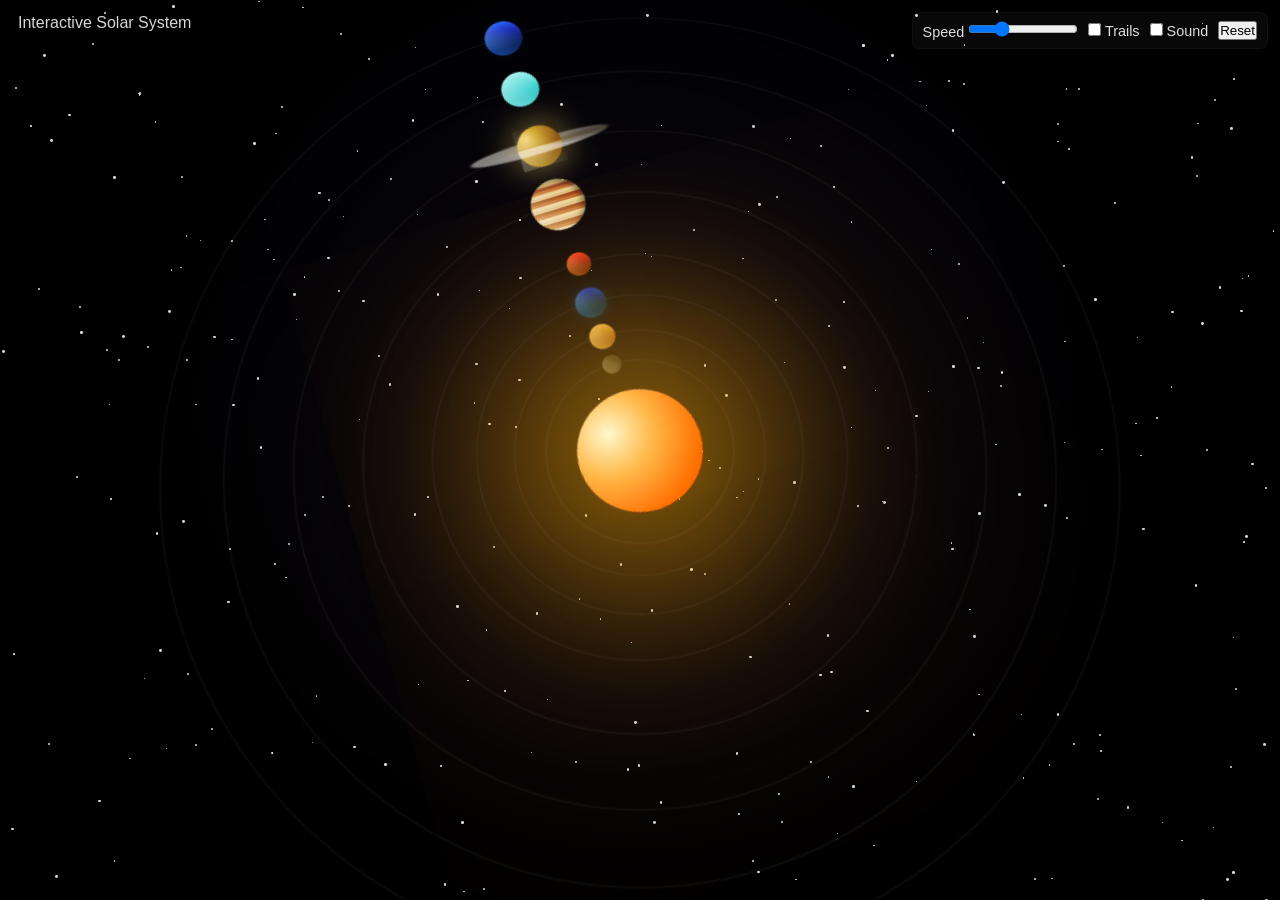
==== index.html @ 946e47ab "basic code added" ====
<!DOCTYPE html>
<html lang="en">
<head>
  <meta charset="utf-8" />
  <meta name="viewport" content="width=device-width,initial-scale=1" />
  <title>Interactive Solar System — CSS Visuals</title>
  <link rel="stylesheet" href="style.css" />
</head>
<body>
  <div class="title">Interactive Solar System</div>

  <!-- Controls -->
  <div class="controls" aria-hidden="false">
    <label class="control-item">
      Speed
      <input id="speedRange" type="range" min="0.25" max="3" step="0.05" value="1" />
    </label>
    <label class="control-item"><input id="trailsToggle" type="checkbox" /> Trails</label>
    <label class="control-item"><input id="audioToggle" type="checkbox" /> Sound</label>
    <button id="resetView" title="Reset view">Reset</button>
  </div>

  <div class="space" id="space">
    <div class="solar-system" id="solarSystem" aria-hidden="false">

      <!-- Sun -->
      <div class="sun" data-name="Sun" data-fact="The Sun — a massive star; ~1.3 million Earths could fit inside.">
        <div class="tooltip">Sun — star</div>
      </div>

      <!-- Mercury -->
      <div class="orbit mercury-orbit">
        <div class="planet mercury" tabindex="0" data-name="Mercury" data-fact="Mercury — the smallest planet, cratered and rocky.">
          <div class="tooltip">Mercury — small & rocky</div>
        </div>
        <div class="trail"></div>
      </div>

      <!-- Venus -->
      <div class="orbit venus-orbit">
        <div class="planet venus" tabindex="0" data-name="Venus" data-fact="Venus — extremely hot with thick reflective clouds.">
          <div class="tooltip">Venus — hot & cloudy</div>
        </div>
        <div class="trail"></div>
      </div>

      <!-- Earth -->
      <div class="orbit earth-orbit">
        <div class="planet earth" tabindex="0" data-name="Earth" data-fact="Earth — our home, currently the only planet known to support life.">
          <div class="tooltip">Earth — supports life</div>
        </div>
        <div class="trail"></div>
      </div>

      <!-- Mars -->
      <div class="orbit mars-orbit">
        <div class="planet mars" tabindex="0" data-name="Mars" data-fact="Mars — the Red Planet; dusty, cold, with Olympus Mons (giant volcano).">
          <div class="tooltip">Mars — red & dusty</div>
        </div>
        <div class="trail"></div>
      </div>

      <!-- Jupiter -->
      <div class="orbit jupiter-orbit">
        <div class="planet jupiter" tabindex="0" data-name="Jupiter" data-fact="Jupiter — the largest planet with banded cloud layers and the Great Red Spot.">
          <div class="tooltip">Jupiter — giant gas planet</div>
        </div>
        <div class="trail"></div>
      </div>

      <!-- Saturn -->
      
     <div class="orbit saturn-orbit">
        <div class="planet saturn" tabindex="0"
            data-name="Saturn"
            data-fact="Saturn — the gas giant famous for its majestic icy rings.">
          <div class="ring"></div>
          <div class="tooltip">Saturn — the ringed giant 💍</div>
        </div>
      </div>

      <!-- Uranus -->
      <div class="orbit uranus-orbit">
        <div class="planet uranus" tabindex="0" data-name="Uranus" data-fact="Uranus — an ice giant that rotates on its side; pale cyan color.">
          <div class="tooltip">Uranus — tilted ice giant</div>
        </div>
        <div class="trail"></div>
      </div>

      <!-- Neptune -->
      <div class="orbit neptune-orbit">
        <div class="planet neptune" tabindex="0" data-name="Neptune" data-fact="Neptune — deep blue ice giant with supersonic winds.">
          <div class="tooltip">Neptune — deep blue & windy</div>
        </div>
        <div class="trail"></div>
      </div>

    </div>
  </div>

  <!-- Info panel -->
  <div id="infoPanel" class="info-panel hidden" role="dialog" aria-hidden="true">
    <button id="closeInfo" class="close-btn" aria-label="Close">✕</button>
    <div class="info-content">
      <h2 id="infoTitle">Title</h2>
      <p id="infoFact">Fact</p>
      <div class="info-stats">
        <div><strong>Gravity:</strong> <span id="infoGravity">—</span> m/s²</div>
        <div><strong>Radius:</strong> <span id="infoRadius">—</span> km</div>
        <div><strong>Moons:</strong> <span id="infoMoons">—</span></div>
      </div>
      <div style="margin-top:10px">
        <button id="jumpToSim" class="primary">Open Gravity Simulator</button>
      </div>
    </div>
  </div>

  <script src="solar.js"></script>
</body>
</html>
---- style.css ----
/* ===== RESET ===== */
* { margin:0; padding:0; box-sizing:border-box; }

:root {
  --base-rotate-x: 12deg;
  --base-rotate-z: -18deg;
  --zoom-scale: 1.9;
  --light-angle: 45deg;
}

/* ===== PAGE ===== */
body {
  height:100vh;
  background: radial-gradient(circle at 50% 45%, #050512 0%, #000 60%);
  color:#fff;
  overflow:hidden;
  font-family: "Orbitron", sans-serif;
}

/* title + controls */
.title {
  position: absolute;
  top: 14px;
  left: 18px;
  font-size: 1rem;
  color: #d6d6d6;
  z-index: 120;
}

/* controls styling (kept simple) */
.controls {
  position: absolute;
  top: 12px;
  right: 12px;
  display:flex;
  gap:10px;
  align-items:center;
  z-index:120;
  background: rgba(255,255,255,0.03);
  padding:8px 10px;
  border-radius:8px;
  border:1px solid rgba(255,255,255,0.03);
  font-size:0.9rem;
  color:#ddd;
}
.controls input[type="range"] { width:110px; }

/* ===== STARFIELD (multi-layered for depth) ===== */
.space { position:relative; width:100vw; height:100vh; perspective:1200px; overflow:hidden; }

.star {
  position:absolute;
  border-radius:50%;
  background: #fff;
  opacity:0.85;
  animation: starBlink linear infinite;
  transform-origin:center;
}
.star.layer2 { opacity:0.45; filter: blur(0.8px); transform: scale(0.7); }
.star.layer3 { opacity:0.25; filter: blur(1.6px); transform: scale(0.45); }

@keyframes starBlink {
  0% { opacity: 0.1; transform: scale(0.9); }
  50% { opacity: 1; transform: scale(1.25); }
  100% { opacity: 0.1; transform: scale(0.9); }
}

/* ===== SOLAR SYSTEM CONTAINER ===== */
.solar-system {
  position:absolute;
  top:50%; left:50%;
  width:90vmin; height:90vmin;
  transform: translate(-50%, -50%) rotateX(var(--base-rotate-x)) rotateZ(var(--base-rotate-z)) scale(1.4);
  transform-style: preserve-3d;
  transition: transform 700ms cubic-bezier(.2,.9,.2,1);
  display:flex; align-items:center; justify-content:center;
  z-index:50;
  --tx:0px; --ty:0px;
}

/* zoomed cinematic state */
.solar-system.zoomed {
  transform: translate(calc(-50% + var(--tx)), calc(-50% + var(--ty)))
             rotateX(calc(var(--base-rotate-x) - 5deg))
             rotateZ(calc(var(--base-rotate-z) + 8deg))
             scale(var(--zoom-scale));
}

/* ===== SUN ===== */
.sun {
  position:absolute;
  width:10vmin; height:10vmin;
  border-radius:50%;
  background: radial-gradient(circle at 30% 30%, #fffad0 0%, #ffb94a 35%, #ff6f00 75%);
  box-shadow: 0 0 120px 50px rgba(255,180,0,0.5), 0 0 220px 90px rgba(255,140,0,0.25);
  z-index:250;
  animation: sunPulse 3.5s infinite ease-in-out;
}
@keyframes sunPulse {
  0%,100% { box-shadow: 0 0 100px 40px rgba(255,200,80,0.7); }
  50% { box-shadow: 0 0 150px 70px rgba(255,240,140,0.95); }
}

/* subtle corona overlay */
.sun::before {
  content:"";
  position:absolute;
  inset:-1.6vmin;
  border-radius:50%;
  background: radial-gradient(circle, rgba(255,200,80,0.08) 0%, transparent 40%);
  filter: blur(6px);
  z-index:-1;
}

/* ===== ORBITS ===== */
.orbit {
  position:absolute; top:50%; left:50%;
  border-radius:50%;
  transform: translate(-50%, -50%);
  pointer-events: none;
  animation: rotate linear infinite;
  border: 1px solid rgba(255,255,255,0.06);
  z-index:40;
}
.orbit .trail { position:absolute; inset:0; border-radius:50%; opacity:0; filter: blur(1px); }
body.show-trails .orbit .trail { opacity:1; box-shadow: 0 0 22px 3px rgba(100,180,255,0.06); }

/* orbit rotation */
@keyframes rotate { from { transform: translate(-50%, -50%) rotate(0deg); } to { transform: translate(-50%, -50%) rotate(360deg); } }

/* ===== PLANET BASE ===== */
.planet {
  position:absolute; top:0; left:50%;
  transform: translate(-50%, -50%);
  border-radius:50%;
  cursor:pointer;
  transition: transform 220ms ease, box-shadow 220ms ease;
  pointer-events:auto;
  z-index:110;
  overflow:hidden;
}
.planet:hover { transform: translate(-50%, -50%) scale(1.25); box-shadow: 0 0 18px rgba(255,255,255,0.06); }

/* lighting overlay (soft highlight toward light angle) */
.planet::after {
  content:""; position:absolute; inset:0;
  background: linear-gradient(var(--light-angle), rgba(255,255,255,0.22) 6%, rgba(0,0,0,0.6) 70%);
  mix-blend-mode: overlay;
  pointer-events:none;
}

/* slow planet rotation to mimic axial spin */
@keyframes spin { from { transform: translate(-50%,-50%) rotate(0deg); } to { transform: translate(-50%,-50%) rotate(360deg); } }

/* ===== ORBIT SIZES & DURATIONS ===== */
.mercury-orbit { width:15vmin; height:15vmin; animation-duration:6s; }
.venus-orbit   { width:20vmin; height:20vmin; animation-duration:9s; }
.earth-orbit   { width:26vmin; height:26vmin; animation-duration:12s; }
.mars-orbit    { width:33vmin; height:33vmin; animation-duration:16s; }
.jupiter-orbit { width:44vmin; height:44vmin; animation-duration:22s; }
.saturn-orbit  { width:55vmin; height:55vmin; animation-duration:28s; }
.uranus-orbit  { width:66vmin; height:66vmin; animation-duration:34s; }
.neptune-orbit { width:76vmin; height:76vmin; animation-duration:40s; }

/* ===== INDIVIDUAL PLANET VISUALS (CSS-only "textures") ===== */

/* MERCURY - gray, pitted look */
.mercury {
  width:1.6vmin; height:1.6vmin;
  background:
    radial-gradient(circle at 30% 30%, rgba(255,255,255,0.06) 0%, transparent 25%),
    radial-gradient(circle at 70% 65%, rgba(0,0,0,0.12) 0%, rgba(0,0,0,0.35) 60%),
    linear-gradient(180deg, #bdbdbd, #7a7a7a 70%);
  box-shadow: inset -0.12vmin -0.08vmin 0.18vmin rgba(0,0,0,0.25);
}

/* VENUS - yellowish hazy */
.venus {
  width:2.1vmin; height:2.1vmin;
  background:
    radial-gradient(circle at 35% 30%, rgba(255,255,255,0.08), transparent 30%),
    linear-gradient(180deg, #efd59c 0%, #b48945 80%);
  filter: blur(0.2px);
}

/* EARTH - blue with land-ish shapes using layered gradients */
.earth {
  width:2.6vmin; height:2.6vmin;
  background:
    radial-gradient(circle at 30% 30%, rgba(255,255,255,0.06), transparent 35%),
    radial-gradient(circle at 60% 60%, rgba(0,120,80,0.12), transparent 18%),
    linear-gradient(180deg, #2e86de 0%, #003766 80%);
  box-shadow: 0 0 10px rgba(0,160,255,0.18);
  animation: spin 40s linear infinite;
}

/* MARS - rusty textures */
.mars {
  width:2.0vmin; height:2.0vmin;
  background:
    radial-gradient(circle at 30% 35%, rgba(255,255,255,0.04), transparent 30%),
    linear-gradient(180deg, #ff8a5e 0%, #8c3b12 85%);
  animation: spin 32s linear infinite;
}

/* JUPITER - banded stripes */
.jupiter {
  width:4.6vmin; height:4.6vmin;
  background:
    repeating-linear-gradient(0deg,
      #f4e6c2 0% 6%,
      #d9a46a 6% 12%,
      #c28b53 12% 18%,
      #e9d9b0 18% 24%);
  box-shadow: inset -0.3vmin 0.12vmin 0.5vmin rgba(0,0,0,0.25);
  animation: spin 60s linear infinite;
}

/* SATURN - warm tones + ring */
/* SATURN — with clearly visible external ring */
/* SATURN - corrected with no box artifacts */
.saturn {
  position: relative;
  width: 3.8vmin;
  height: 3.8vmin;
  border-radius: 50%;
  background: radial-gradient(circle at 25% 25%, #f9e7a5, #b89333 70%);
  box-shadow: 0 0 25px 5px rgba(255, 220, 120, 0.4);
  overflow: visible;
  transform-style: preserve-3d; /* ✅ ensures 3D depth for children */
  z-index: 3;
}

.saturn .ring {
  position: absolute;
  top: 50%;
  left: 50%;
  width: 12vmin;
  height: 4vmin;
  border-radius: 50%;
  transform: translate(-50%, -50%) rotateX(70deg);
  background: conic-gradient(
    from 0deg,
    rgba(255, 255, 255, 0.6) 0deg,
    rgba(230, 210, 150, 0.25) 30deg,
    rgba(255, 255, 255, 0.4) 60deg,
    rgba(230, 210, 150, 0.25) 90deg,
    rgba(255, 255, 255, 0.6) 120deg,
    rgba(255, 255, 255, 0.4) 360deg
  );
  background-blend-mode: screen;
  filter: blur(0.8px);
  mix-blend-mode: lighten; /* ✅ smoothens the ring blending */
  z-index: 2;
  animation: ringRotate 40s linear infinite;
}

.saturn::before {
  content: "";
  position: absolute;
  top: 50%;
  left: 50%;
  width: 13vmin;
  height: 4vmin;
  border-radius: 50%;
  transform: translate(-50%, -50%) rotateX(70deg);
  background: radial-gradient(ellipse at center, rgba(255, 230, 150, 0.15), transparent 80%);
  filter: blur(3px);
  z-index: 1;
}

@keyframes ringRotate {
  from { transform: translate(-50%, -50%) rotateX(70deg) rotateZ(0deg); }
  to   { transform: translate(-50%, -50%) rotateX(70deg) rotateZ(360deg); }
}



/* URANUS - pale cyan, soft */
.uranus {
  width:3.2vmin; height:3.2vmin;
  background:
    linear-gradient(180deg, #ccf9f8 0%, #64d9d9 80%),
    radial-gradient(circle at 40% 30%, rgba(255,255,255,0.06), transparent 40%);
  animation: spin 70s linear infinite;
}

/* NEPTUNE - deep blue */
.neptune {
  width:3.2vmin; height:3.2vmin;
  background:
    linear-gradient(180deg, #6ea0ff 0%, #123a85 80%),
    radial-gradient(circle at 60% 35%, rgba(255,255,255,0.05), transparent 45%);
  box-shadow: 0 0 10px rgba(70,120,255,0.08);
  animation: spin 72s linear infinite;
}

/* ===== TOOLTIP ===== */
.tooltip {
  position:absolute;
  bottom:125%;
  left:50%;
  transform: translateX(-50%) translateY(10px);
  background: rgba(0,0,0,0.86);
  color:#fff;
  font-size:0.72rem;
  padding:6px 8px;
  border-radius:6px;
  white-space:nowrap;
  opacity:0;
  pointer-events:none;
  transition: opacity .22s ease, transform .22s ease;
  border: 1px solid rgba(255,255,255,0.08);
  z-index:9999;
}
.planet:hover .tooltip, .sun:hover .tooltip { opacity:1; transform: translateX(-50%) translateY(0); }

/* ===== INFO PANEL ===== */
.info-panel {
  position: fixed;
  right: 18px;
  top: 80px;
  width: 300px;
  background: linear-gradient(180deg, rgba(18,18,24,0.96), rgba(10,10,14,0.96));
  border:1px solid rgba(255,255,255,0.04);
  padding:12px;
  border-radius:10px;
  color:#ddd;
  z-index:99999;
  box-shadow: 0 12px 40px rgba(0,0,0,0.6);
}
.info-panel.hidden { display:none; }

.info-panel .close-btn { position:absolute; right:8px; top:8px; background:transparent; border:0; color:#bbb; cursor:pointer; font-size:1.1rem; }

/* responsive tweaks */
@media (max-width:700px){
  .info-panel { right:10px; left:10px; width:auto; top:68px; }
  .controls { right:8px; left:8px; gap:6px; padding:6px; font-size:0.85rem; }
}

/* accessibility focus */
.planet:focus { outline: 2px dashed rgba(255,255,255,0.08); outline-offset:6px; }

#labContainer {
  position: absolute;
  top: 0;
  left: 0;
  width: 100%;
  height: 100%;
  overflow: hidden;
}

#gravityOverlay {
  transition: opacity 1s ease, background 1s ease;
}

button:hover {
  background: rgba(255,255,255,0.25);
  transform: scale(1.05);
}
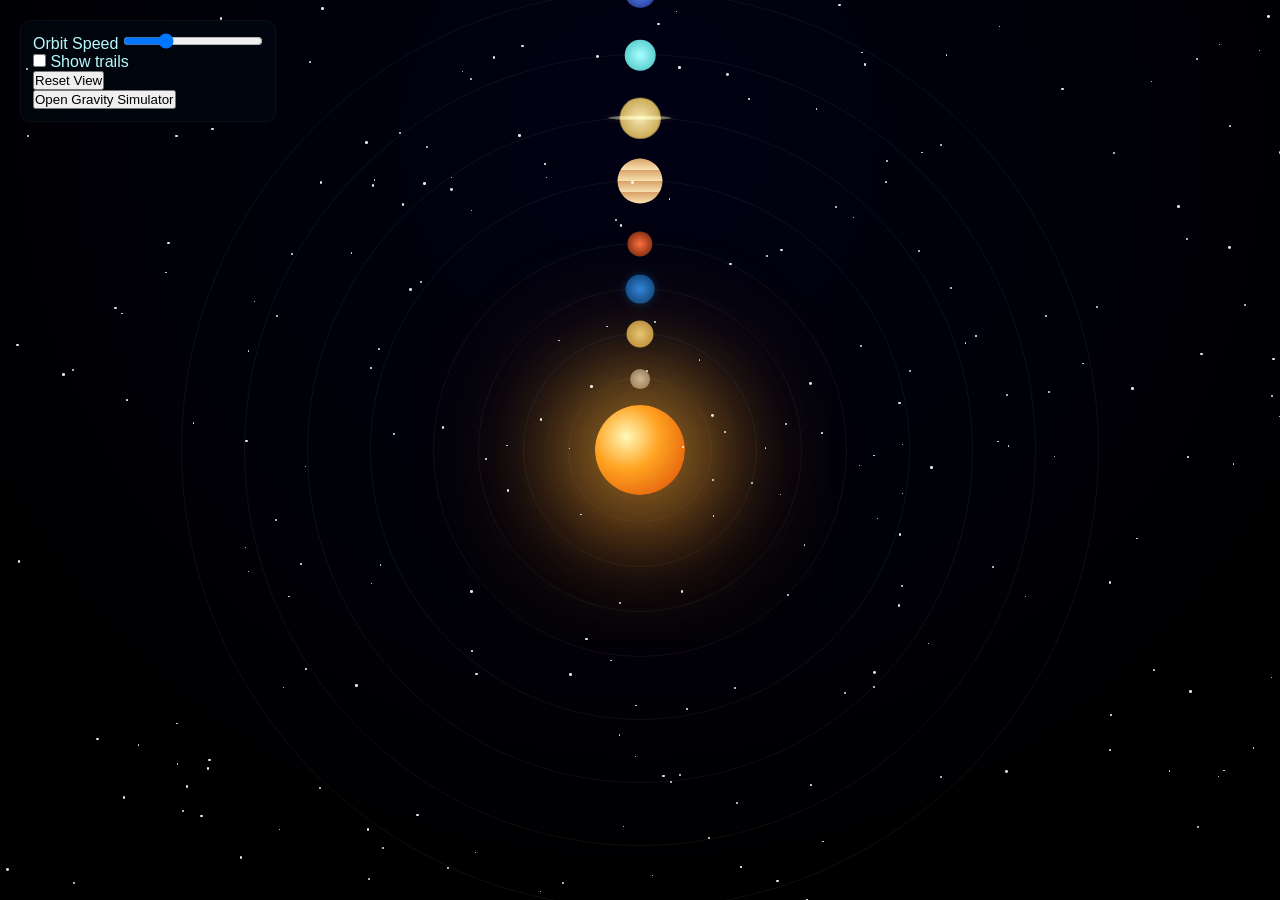
==== commit 4b8feacb: "improved solar system version" ====
--- a/index.html
+++ b/index.html
@@ -1,120 +1,102 @@
 <!DOCTYPE html>
 <html lang="en">
 <head>
-  <meta charset="utf-8" />
-  <meta name="viewport" content="width=device-width,initial-scale=1" />
-  <title>Interactive Solar System — CSS Visuals</title>
+  <meta charset="UTF-8" />
+  <meta name="viewport" content="width=device-width, initial-scale=1.0" />
+  <title>Interactive Solar System 🌌</title>
   <link rel="stylesheet" href="style.css" />
 </head>
 <body>
-  <div class="title">Interactive Solar System</div>
+  <div id="space" class="space">
+    <div id="solarSystem" class="solar-system">
 
-  <!-- Controls -->
-  <div class="controls" aria-hidden="false">
-    <label class="control-item">
-      Speed
-      <input id="speedRange" type="range" min="0.25" max="3" step="0.05" value="1" />
-    </label>
-    <label class="control-item"><input id="trailsToggle" type="checkbox" /> Trails</label>
-    <label class="control-item"><input id="audioToggle" type="checkbox" /> Sound</label>
-    <button id="resetView" title="Reset view">Reset</button>
-  </div>
+      <!-- ☀️ SUN -->
+      <div class="sun"
+           data-name="Sun"
+           data-fact="The Sun — a massive glowing sphere of plasma, 1.3 million Earths could fit inside it!"></div>
 
-  <div class="space" id="space">
-    <div class="solar-system" id="solarSystem" aria-hidden="false">
-
-      <!-- Sun -->
-      <div class="sun" data-name="Sun" data-fact="The Sun — a massive star; ~1.3 million Earths could fit inside.">
-        <div class="tooltip">Sun — star</div>
+      <!-- PLANETS inside orbit wrappers (visual rings kept) -->
+      <div class="orbit mercury-orbit">
+        <div class="planet mercury" tabindex="0"
+             data-name="Mercury"
+             data-fact="Mercury is the smallest planet and the closest to the Sun. One day there lasts 59 Earth days."></div>
       </div>
 
-      <!-- Mercury -->
-      <div class="orbit mercury-orbit">
-        <div class="planet mercury" tabindex="0" data-name="Mercury" data-fact="Mercury — the smallest planet, cratered and rocky.">
-          <div class="tooltip">Mercury — small & rocky</div>
-        </div>
-        <div class="trail"></div>
+      <div class="orbit venus-orbit">
+        <div class="planet venus" tabindex="0"
+             data-name="Venus"
+             data-fact="Venus, Earth’s twin in size, is covered with thick toxic clouds and hotter than 475°C."></div>
       </div>
 
-      <!-- Venus -->
-      <div class="orbit venus-orbit">
-        <div class="planet venus" tabindex="0" data-name="Venus" data-fact="Venus — extremely hot with thick reflective clouds.">
-          <div class="tooltip">Venus — hot & cloudy</div>
-        </div>
-        <div class="trail"></div>
+      <div class="orbit earth-orbit">
+        <div class="planet earth" tabindex="0"
+             data-name="Earth"
+             data-fact="Earth — our home. Liquid water, life, and a magnetic field."></div>
       </div>
 
-      <!-- Earth -->
-      <div class="orbit earth-orbit">
-        <div class="planet earth" tabindex="0" data-name="Earth" data-fact="Earth — our home, currently the only planet known to support life.">
-          <div class="tooltip">Earth — supports life</div>
-        </div>
-        <div class="trail"></div>
+      <div class="orbit mars-orbit">
+        <div class="planet mars" tabindex="0"
+             data-name="Mars"
+             data-fact="Mars — the Red Planet, with Olympus Mons (the tallest volcano)."></div>
       </div>
 
-      <!-- Mars -->
-      <div class="orbit mars-orbit">
-        <div class="planet mars" tabindex="0" data-name="Mars" data-fact="Mars — the Red Planet; dusty, cold, with Olympus Mons (giant volcano).">
-          <div class="tooltip">Mars — red & dusty</div>
-        </div>
-        <div class="trail"></div>
+      <div class="orbit jupiter-orbit">
+        <div class="planet jupiter" tabindex="0"
+             data-name="Jupiter"
+             data-fact="Jupiter — the largest planet with banded cloud layers."></div>
       </div>
 
-      <!-- Jupiter -->
-      <div class="orbit jupiter-orbit">
-        <div class="planet jupiter" tabindex="0" data-name="Jupiter" data-fact="Jupiter — the largest planet with banded cloud layers and the Great Red Spot.">
-          <div class="tooltip">Jupiter — giant gas planet</div>
-        </div>
-        <div class="trail"></div>
+      <div class="orbit saturn-orbit">
+        <div class="planet saturn" tabindex="0"
+             data-name="Saturn"
+             data-fact="Saturn — famous for its majestic icy rings."></div>
       </div>
 
-      <!-- Saturn -->
-      
-     <div class="orbit saturn-orbit">
-        <div class="planet saturn" tabindex="0"
-            data-name="Saturn"
-            data-fact="Saturn — the gas giant famous for its majestic icy rings.">
-          <div class="ring"></div>
-          <div class="tooltip">Saturn — the ringed giant 💍</div>
-        </div>
+      <div class="orbit uranus-orbit">
+        <div class="planet uranus" tabindex="0"
+             data-name="Uranus"
+             data-fact="Uranus — rotates on its side; pale cyan color."></div>
       </div>
 
-      <!-- Uranus -->
-      <div class="orbit uranus-orbit">
-        <div class="planet uranus" tabindex="0" data-name="Uranus" data-fact="Uranus — an ice giant that rotates on its side; pale cyan color.">
-          <div class="tooltip">Uranus — tilted ice giant</div>
-        </div>
-        <div class="trail"></div>
-      </div>
-
-      <!-- Neptune -->
       <div class="orbit neptune-orbit">
-        <div class="planet neptune" tabindex="0" data-name="Neptune" data-fact="Neptune — deep blue ice giant with supersonic winds.">
-          <div class="tooltip">Neptune — deep blue & windy</div>
-        </div>
-        <div class="trail"></div>
+        <div class="planet neptune" tabindex="0"
+             data-name="Neptune"
+             data-fact="Neptune — deep blue ice giant with strong winds."></div>
       </div>
 
     </div>
-  </div>
 
-  <!-- Info panel -->
-  <div id="infoPanel" class="info-panel hidden" role="dialog" aria-hidden="true">
-    <button id="closeInfo" class="close-btn" aria-label="Close">✕</button>
-    <div class="info-content">
-      <h2 id="infoTitle">Title</h2>
-      <p id="infoFact">Fact</p>
-      <div class="info-stats">
-        <div><strong>Gravity:</strong> <span id="infoGravity">—</span> m/s²</div>
-        <div><strong>Radius:</strong> <span id="infoRadius">—</span> km</div>
-        <div><strong>Moons:</strong> <span id="infoMoons">—</span></div>
+    <!-- Controls -->
+    <aside class="controls-panel">
+      <div class="control-row">
+        <label>Orbit Speed
+          <input id="speedRange" type="range" min="0.2" max="3" step="0.05" value="1">
+        </label>
       </div>
-      <div style="margin-top:10px">
-        <button id="jumpToSim" class="primary">Open Gravity Simulator</button>
+      <div class="control-row">
+        <label><input id="trailsToggle" type="checkbox"> Show trails</label>
       </div>
+      <div class="control-row">
+        <button id="resetView">Reset View</button>
+      </div>
+      <div class="info-actions">
+        <button id="jumpToSim">Open Gravity Simulator</button>
+      </div>
+    </aside>
+
+    <!-- Info panel -->
+    <div id="infoPanel" class="info-panel hidden" aria-hidden="true">
+      <button id="closeInfo" class="close-btn">✕</button>
+      <h2 id="infoTitle">Planet</h2>
+      <p id="infoFact">Select a planet to learn more.</p>
+      <ul class="info-list">
+        <li>Gravity: <span id="infoGravity">—</span> m/s²</li>
+        <li>Radius: <span id="infoRadius">—</span> km</li>
+        <li>Moons: <span id="infoMoons">—</span></li>
+      </ul>
     </div>
   </div>
 
-  <script src="solar.js"></script>
+  <script src="solar.js" defer></script>
 </body>
 </html>
--- a/style.css
+++ b/style.css
@@ -1,361 +1,264 @@
-/* ===== RESET ===== */
-* { margin:0; padding:0; box-sizing:border-box; }
+/* ====== Base Reset ====== */
+* { margin: 0; padding: 0; box-sizing: border-box; }
 
 :root {
-  --base-rotate-x: 12deg;
-  --base-rotate-z: -18deg;
+  --accent: #00e5b0;
+  --bg-top: #010114;
+  --bg-bottom: #000000;
   --zoom-scale: 1.9;
-  --light-angle: 45deg;
-}
-
-/* ===== PAGE ===== */
-body {
-  height:100vh;
-  background: radial-gradient(circle at 50% 45%, #050512 0%, #000 60%);
-  color:#fff;
-  overflow:hidden;
-  font-family: "Orbitron", sans-serif;
-}
-
-/* title + controls */
-.title {
-  position: absolute;
-  top: 14px;
-  left: 18px;
-  font-size: 1rem;
-  color: #d6d6d6;
-  z-index: 120;
-}
-
-/* controls styling (kept simple) */
-.controls {
-  position: absolute;
-  top: 12px;
-  right: 12px;
-  display:flex;
-  gap:10px;
-  align-items:center;
-  z-index:120;
-  background: rgba(255,255,255,0.03);
-  padding:8px 10px;
-  border-radius:8px;
-  border:1px solid rgba(255,255,255,0.03);
-  font-size:0.9rem;
-  color:#ddd;
-}
-.controls input[type="range"] { width:110px; }
-
-/* ===== STARFIELD (multi-layered for depth) ===== */
-.space { position:relative; width:100vw; height:100vh; perspective:1200px; overflow:hidden; }
-
+}
+
+/* Body / stage */
+html, body {
+  height: 100%;
+  width: 100%;
+  font-family: 'Orbitron', sans-serif;
+  color: #b8faff;
+  background: radial-gradient(circle at 50% 15%, var(--bg-top), var(--bg-bottom) 80%);
+  overflow: hidden;
+}
+
+/* Space container */
+.space {
+  position: relative;
+  width: 100vw;
+  height: 100vh;
+  overflow: hidden;
+}
+
+/* Solar system centered */
+.solar-system {
+  position: absolute;
+  top: 50%;
+  left: 50%;
+  transform: translate(-50%, -50%);
+  width: 100vmin;
+  height: 100vmin;
+  transform-style: preserve-3d;
+  transition: transform 650ms cubic-bezier(.2,.9,.2,1), opacity 300ms ease;
+}
+
+/* Orbit base (visual rings) - don't capture pointer events */
+.orbit {
+  position: absolute;
+  top: 50%;
+  left: 50%;
+  border: 1px solid rgba(255, 255, 255, 0.06);
+  border-radius: 50%;
+  transform: translate(-50%, -50%);
+  pointer-events: none; /* IMPORTANT: allows clicks to pass to planets */
+  z-index: 5;
+}
+
+/* Orbit sizes & animation duration (kept similar) */
+.mercury-orbit { width: 16vmin; height: 16vmin; animation: rotate 7s linear infinite; }
+.venus-orbit   { width: 26vmin; height: 26vmin; animation: rotate 10s linear infinite; }
+.earth-orbit   { width: 36vmin; height: 36vmin; animation: rotate 13s linear infinite; }
+.mars-orbit    { width: 46vmin; height: 46vmin; animation: rotate 17s linear infinite; }
+.jupiter-orbit { width: 60vmin; height: 60vmin; animation: rotate 22s linear infinite; }
+.saturn-orbit  { width: 74vmin; height: 74vmin; animation: rotate 27s linear infinite; }
+.uranus-orbit  { width: 88vmin; height: 88vmin; animation: rotate 32s linear infinite; }
+.neptune-orbit { width: 102vmin; height: 102vmin; animation: rotate 38s linear infinite; }
+
+@keyframes rotate {
+  from { transform: translate(-50%, -50%) rotate(0deg); }
+  to   { transform: translate(-50%, -50%) rotate(360deg); }
+}
+
+/* Planet base style */
+.planet {
+  position: absolute;
+  top: 0;
+  left: 50%;
+  transform: translate(-50%, -50%);
+  border-radius: 50%;
+  cursor: pointer;
+  transition: transform .25s ease, box-shadow .25s ease;
+  z-index: 20;             /* ensure planets are above orbit rings */
+  pointer-events: auto;    /* ensure they accept clicks */
+  outline: none;
+}
+.planet:hover {
+  transform: translate(-50%, -50%) scale(1.28);
+  box-shadow: 0 0 26px rgba(0, 230, 176, 0.22);
+}
+
+/* Individual planet visuals & sizes (kept as you liked) */
+.mercury { background: radial-gradient(circle, #bdbdbd, #5a5a5a); width: 2.2vmin; height: 2.2vmin; }
+.venus   { background: radial-gradient(circle, #e5c97b, #a37c32); width: 3vmin; height: 3vmin; }
+.earth   { background: radial-gradient(circle, #2e86de, #003366); width: 3.2vmin; height: 3.2vmin; box-shadow: 0 0 10px rgba(0,150,255,0.25); }
+.mars    { background: radial-gradient(circle, #ff7043, #5a1a00); width: 2.8vmin; height: 2.8vmin; }
+.jupiter { background: repeating-linear-gradient(0deg, #f7e3b2 0, #d9a066 25%); width: 5vmin; height: 5vmin; }
+.saturn  { background: radial-gradient(circle, #f7e6b0, #b79332); width: 4.5vmin; height: 4.5vmin; position: relative; }
+.uranus  { background: radial-gradient(circle, #a8ffff, #3fbdbd); width: 3.4vmin; height: 3.4vmin; }
+.neptune { background: radial-gradient(circle, #5a8bff, #1a2b7c); width: 3.4vmin; height: 3.4vmin; }
+
+/* Saturn: ring uses ::after (reserved for Saturn visuals) */
+.saturn::after {
+  content: '';
+  position: absolute;
+  left: 50%;
+  top: 50%;
+  transform: translate(-50%, -50%) rotateX(70deg);
+  width: 7vmin;
+  height: 1.5vmin;
+  border-radius: 50%;
+  background: radial-gradient(ellipse, rgba(255,255,200,0.9), rgba(255,255,200,0.05));
+  box-shadow: 0 0 16px rgba(255,255,200,0.15);
+  z-index: 10; /* keep ring visually behind planet but above some backgrounds */
+  pointer-events: none;
+}
+
+/* Stars */
 .star {
-  position:absolute;
-  border-radius:50%;
+  position: absolute;
+  border-radius: 50%;
   background: #fff;
-  opacity:0.85;
-  animation: starBlink linear infinite;
-  transform-origin:center;
-}
-.star.layer2 { opacity:0.45; filter: blur(0.8px); transform: scale(0.7); }
-.star.layer3 { opacity:0.25; filter: blur(1.6px); transform: scale(0.45); }
-
-@keyframes starBlink {
-  0% { opacity: 0.1; transform: scale(0.9); }
-  50% { opacity: 1; transform: scale(1.25); }
-  100% { opacity: 0.1; transform: scale(0.9); }
-}
-
-/* ===== SOLAR SYSTEM CONTAINER ===== */
-.solar-system {
-  position:absolute;
-  top:50%; left:50%;
-  width:90vmin; height:90vmin;
-  transform: translate(-50%, -50%) rotateX(var(--base-rotate-x)) rotateZ(var(--base-rotate-z)) scale(1.4);
-  transform-style: preserve-3d;
-  transition: transform 700ms cubic-bezier(.2,.9,.2,1);
-  display:flex; align-items:center; justify-content:center;
-  z-index:50;
-  --tx:0px; --ty:0px;
-}
-
-/* zoomed cinematic state */
-.solar-system.zoomed {
-  transform: translate(calc(-50% + var(--tx)), calc(-50% + var(--ty)))
-             rotateX(calc(var(--base-rotate-x) - 5deg))
-             rotateZ(calc(var(--base-rotate-z) + 8deg))
-             scale(var(--zoom-scale));
-}
-
-/* ===== SUN ===== */
+  opacity: 0.9;
+  animation: twinkle 2.5s infinite ease-in-out;
+  pointer-events: none;
+}
+@keyframes twinkle { 0%,100% { opacity: 0.8; } 50% { opacity: 0.2; } }
+
+/* ===== Visible Trail Effect for Each Planet ===== */
+body.show-trails .planet::before {
+  content: "";
+  position: absolute;
+  left: 50%;
+  top: 50%;
+  transform: translate(-50%, -50%);
+  width: 6vmin;
+  height: 5.5vmin;
+  border-radius: 50%;
+  background: radial-gradient(
+    ellipse at center,
+    rgba(246, 250, 194, 0.7) 0%,
+    rgba(234, 243, 240, 0.3) 40%,
+    rgba(0, 255, 180, 0.0) 100%
+  );
+  filter: blur(6px);
+  opacity: 0.8;
+  z-index: 10;
+  pointer-events: none;
+  animation: orbitTrail 1.5s ease-in-out infinite alternate;
+}
+
+/* Smooth glowing pulse */
+@keyframes orbitTrail {
+  from {
+    transform: translate(-50%, -50%) scaleX(1) rotate(0deg);
+    opacity: 0.4;
+  }
+  to {
+    transform: translate(-50%, -50%) scaleX(1.4) rotate(10deg);
+    opacity: 0.9;
+  }
+}
+
+
+/* Info panel */
+.info-panel {
+  position: absolute;
+  right: 20px;
+  top: 20px;
+  width: 280px;
+  background: rgba(0, 10, 20, 0.6);
+  padding: 14px;
+  border-radius: 10px;
+  border: 1px solid rgba(0, 200, 200, 0.06);
+  color: #dff;
+  transition: opacity .35s ease;
+}
+.info-panel.hidden { display: none; }
+.info-panel .close-btn {
+  position: absolute;
+  right: 8px;
+  top: 8px;
+  background: transparent;
+  color: #fff;
+  border: none;
+  cursor: pointer;
+}
+
+/* Controls */
+.controls-panel {
+  position: absolute;
+  left: 20px;
+  top: 20px;
+  background: rgba(0, 10, 20, 0.5);
+  padding: 12px;
+  border-radius: 10px;
+  border: 1px solid rgba(255, 255, 255, 0.04);
+  color: #b8faff;
+}
+.controls-panel input[type="range"] { width: 140px; }
+
+/* Planet pulse (when selected) */
+.pulse { animation: planetPulse 2.2s ease-in-out infinite; box-shadow: 0 0 20px currentColor; }
+@keyframes planetPulse {
+  0%,100% { transform: translate(-50%, -50%) scale(1); }
+  50% { transform: translate(-50%, -50%) scale(1.12); }
+}
+
+/* Responsive tweaks */
+@media (max-width: 600px) {
+  .controls-panel { left: 10px; top: 10px; width: 200px; font-size: 0.9rem; }
+  .info-panel { width: 220px; right: 10px; top: 10px; }
+}
+
+/* ☀️ Sun */
 .sun {
-  position:absolute;
-  width:10vmin; height:10vmin;
-  border-radius:50%;
-  background: radial-gradient(circle at 30% 30%, #fffad0 0%, #ffb94a 35%, #ff6f00 75%);
-  box-shadow: 0 0 120px 50px rgba(255,180,0,0.5), 0 0 220px 90px rgba(255,140,0,0.25);
-  z-index:250;
-  animation: sunPulse 3.5s infinite ease-in-out;
-}
+  position: absolute;
+  top: 50%;
+  left: 50%;
+  width: 10vmin;
+  height: 10vmin;
+  transform: translate(-50%, -50%);
+  border-radius: 50%;
+  background: radial-gradient(circle at 35% 35%, #fff8b5, #ff9a1a 40%, #d94800 90%);
+  box-shadow:
+    0 0 80px 30px rgba(255, 180, 50, 0.4),
+    0 0 150px 50px rgba(255, 150, 20, 0.2);
+  z-index: 100; /* ⬅ ensures Sun is always visible above orbits and below planets */
+  pointer-events: none;
+  animation: sunPulse 4s ease-in-out infinite;
+}
+
 @keyframes sunPulse {
-  0%,100% { box-shadow: 0 0 100px 40px rgba(255,200,80,0.7); }
-  50% { box-shadow: 0 0 150px 70px rgba(255,240,140,0.95); }
-}
-
-/* subtle corona overlay */
-.sun::before {
-  content:"";
-  position:absolute;
-  inset:-1.6vmin;
-  border-radius:50%;
-  background: radial-gradient(circle, rgba(255,200,80,0.08) 0%, transparent 40%);
-  filter: blur(6px);
-  z-index:-1;
-}
-
-/* ===== ORBITS ===== */
-.orbit {
-  position:absolute; top:50%; left:50%;
-  border-radius:50%;
-  transform: translate(-50%, -50%);
-  pointer-events: none;
-  animation: rotate linear infinite;
-  border: 1px solid rgba(255,255,255,0.06);
-  z-index:40;
-}
-.orbit .trail { position:absolute; inset:0; border-radius:50%; opacity:0; filter: blur(1px); }
-body.show-trails .orbit .trail { opacity:1; box-shadow: 0 0 22px 3px rgba(100,180,255,0.06); }
-
-/* orbit rotation */
-@keyframes rotate { from { transform: translate(-50%, -50%) rotate(0deg); } to { transform: translate(-50%, -50%) rotate(360deg); } }
-
-/* ===== PLANET BASE ===== */
-.planet {
-  position:absolute; top:0; left:50%;
-  transform: translate(-50%, -50%);
-  border-radius:50%;
-  cursor:pointer;
-  transition: transform 220ms ease, box-shadow 220ms ease;
-  pointer-events:auto;
-  z-index:110;
-  overflow:hidden;
-}
-.planet:hover { transform: translate(-50%, -50%) scale(1.25); box-shadow: 0 0 18px rgba(255,255,255,0.06); }
-
-/* lighting overlay (soft highlight toward light angle) */
-.planet::after {
-  content:""; position:absolute; inset:0;
-  background: linear-gradient(var(--light-angle), rgba(255,255,255,0.22) 6%, rgba(0,0,0,0.6) 70%);
-  mix-blend-mode: overlay;
-  pointer-events:none;
-}
-
-/* slow planet rotation to mimic axial spin */
-@keyframes spin { from { transform: translate(-50%,-50%) rotate(0deg); } to { transform: translate(-50%,-50%) rotate(360deg); } }
-
-/* ===== ORBIT SIZES & DURATIONS ===== */
-.mercury-orbit { width:15vmin; height:15vmin; animation-duration:6s; }
-.venus-orbit   { width:20vmin; height:20vmin; animation-duration:9s; }
-.earth-orbit   { width:26vmin; height:26vmin; animation-duration:12s; }
-.mars-orbit    { width:33vmin; height:33vmin; animation-duration:16s; }
-.jupiter-orbit { width:44vmin; height:44vmin; animation-duration:22s; }
-.saturn-orbit  { width:55vmin; height:55vmin; animation-duration:28s; }
-.uranus-orbit  { width:66vmin; height:66vmin; animation-duration:34s; }
-.neptune-orbit { width:76vmin; height:76vmin; animation-duration:40s; }
-
-/* ===== INDIVIDUAL PLANET VISUALS (CSS-only "textures") ===== */
-
-/* MERCURY - gray, pitted look */
-.mercury {
-  width:1.6vmin; height:1.6vmin;
-  background:
-    radial-gradient(circle at 30% 30%, rgba(255,255,255,0.06) 0%, transparent 25%),
-    radial-gradient(circle at 70% 65%, rgba(0,0,0,0.12) 0%, rgba(0,0,0,0.35) 60%),
-    linear-gradient(180deg, #bdbdbd, #7a7a7a 70%);
-  box-shadow: inset -0.12vmin -0.08vmin 0.18vmin rgba(0,0,0,0.25);
-}
-
-/* VENUS - yellowish hazy */
-.venus {
-  width:2.1vmin; height:2.1vmin;
-  background:
-    radial-gradient(circle at 35% 30%, rgba(255,255,255,0.08), transparent 30%),
-    linear-gradient(180deg, #efd59c 0%, #b48945 80%);
-  filter: blur(0.2px);
-}
-
-/* EARTH - blue with land-ish shapes using layered gradients */
-.earth {
-  width:2.6vmin; height:2.6vmin;
-  background:
-    radial-gradient(circle at 30% 30%, rgba(255,255,255,0.06), transparent 35%),
-    radial-gradient(circle at 60% 60%, rgba(0,120,80,0.12), transparent 18%),
-    linear-gradient(180deg, #2e86de 0%, #003766 80%);
-  box-shadow: 0 0 10px rgba(0,160,255,0.18);
-  animation: spin 40s linear infinite;
-}
-
-/* MARS - rusty textures */
-.mars {
-  width:2.0vmin; height:2.0vmin;
-  background:
-    radial-gradient(circle at 30% 35%, rgba(255,255,255,0.04), transparent 30%),
-    linear-gradient(180deg, #ff8a5e 0%, #8c3b12 85%);
-  animation: spin 32s linear infinite;
-}
-
-/* JUPITER - banded stripes */
-.jupiter {
-  width:4.6vmin; height:4.6vmin;
-  background:
-    repeating-linear-gradient(0deg,
-      #f4e6c2 0% 6%,
-      #d9a46a 6% 12%,
-      #c28b53 12% 18%,
-      #e9d9b0 18% 24%);
-  box-shadow: inset -0.3vmin 0.12vmin 0.5vmin rgba(0,0,0,0.25);
-  animation: spin 60s linear infinite;
-}
-
-/* SATURN - warm tones + ring */
-/* SATURN — with clearly visible external ring */
-/* SATURN - corrected with no box artifacts */
-.saturn {
-  position: relative;
-  width: 3.8vmin;
-  height: 3.8vmin;
-  border-radius: 50%;
-  background: radial-gradient(circle at 25% 25%, #f9e7a5, #b89333 70%);
-  box-shadow: 0 0 25px 5px rgba(255, 220, 120, 0.4);
-  overflow: visible;
-  transform-style: preserve-3d; /* ✅ ensures 3D depth for children */
-  z-index: 3;
-}
-
-.saturn .ring {
-  position: absolute;
-  top: 50%;
-  left: 50%;
-  width: 12vmin;
-  height: 4vmin;
-  border-radius: 50%;
-  transform: translate(-50%, -50%) rotateX(70deg);
+  0%, 100% {
+    box-shadow:
+      0 0 80px 30px rgba(255, 180, 50, 0.4),
+      0 0 150px 50px rgba(255, 150, 20, 0.2);
+  }
+  50% {
+    box-shadow:
+      0 0 100px 40px rgba(255, 220, 80, 0.6),
+      0 0 180px 60px rgba(255, 200, 60, 0.3);
+  }
+}
+.sun::after {
+  content: "";
+  position: absolute;
+  left: 50%;
+  top: 50%;
+  width: 200%;
+  height: 200%;
+  transform: translate(-50%, -50%) rotate(0deg);
+  border-radius: 50%;
   background: conic-gradient(
     from 0deg,
-    rgba(255, 255, 255, 0.6) 0deg,
-    rgba(230, 210, 150, 0.25) 30deg,
-    rgba(255, 255, 255, 0.4) 60deg,
-    rgba(230, 210, 150, 0.25) 90deg,
-    rgba(255, 255, 255, 0.6) 120deg,
-    rgba(255, 255, 255, 0.4) 360deg
+    rgba(255, 210, 100, 0.1),
+    rgba(255, 120, 40, 0.35),
+    rgba(255, 210, 100, 0.1)
   );
-  background-blend-mode: screen;
-  filter: blur(0.8px);
-  mix-blend-mode: lighten; /* ✅ smoothens the ring blending */
-  z-index: 2;
-  animation: ringRotate 40s linear infinite;
-}
-
-.saturn::before {
-  content: "";
-  position: absolute;
-  top: 50%;
-  left: 50%;
-  width: 13vmin;
-  height: 4vmin;
-  border-radius: 50%;
-  transform: translate(-50%, -50%) rotateX(70deg);
-  background: radial-gradient(ellipse at center, rgba(255, 230, 150, 0.15), transparent 80%);
-  filter: blur(3px);
-  z-index: 1;
-}
-
-@keyframes ringRotate {
-  from { transform: translate(-50%, -50%) rotateX(70deg) rotateZ(0deg); }
-  to   { transform: translate(-50%, -50%) rotateX(70deg) rotateZ(360deg); }
-}
-
-
-
-/* URANUS - pale cyan, soft */
-.uranus {
-  width:3.2vmin; height:3.2vmin;
-  background:
-    linear-gradient(180deg, #ccf9f8 0%, #64d9d9 80%),
-    radial-gradient(circle at 40% 30%, rgba(255,255,255,0.06), transparent 40%);
-  animation: spin 70s linear infinite;
-}
-
-/* NEPTUNE - deep blue */
-.neptune {
-  width:3.2vmin; height:3.2vmin;
-  background:
-    linear-gradient(180deg, #6ea0ff 0%, #123a85 80%),
-    radial-gradient(circle at 60% 35%, rgba(255,255,255,0.05), transparent 45%);
-  box-shadow: 0 0 10px rgba(70,120,255,0.08);
-  animation: spin 72s linear infinite;
-}
-
-/* ===== TOOLTIP ===== */
-.tooltip {
-  position:absolute;
-  bottom:125%;
-  left:50%;
-  transform: translateX(-50%) translateY(10px);
-  background: rgba(0,0,0,0.86);
-  color:#fff;
-  font-size:0.72rem;
-  padding:6px 8px;
-  border-radius:6px;
-  white-space:nowrap;
-  opacity:0;
-  pointer-events:none;
-  transition: opacity .22s ease, transform .22s ease;
-  border: 1px solid rgba(255,255,255,0.08);
-  z-index:9999;
-}
-.planet:hover .tooltip, .sun:hover .tooltip { opacity:1; transform: translateX(-50%) translateY(0); }
-
-/* ===== INFO PANEL ===== */
-.info-panel {
-  position: fixed;
-  right: 18px;
-  top: 80px;
-  width: 300px;
-  background: linear-gradient(180deg, rgba(18,18,24,0.96), rgba(10,10,14,0.96));
-  border:1px solid rgba(255,255,255,0.04);
-  padding:12px;
-  border-radius:10px;
-  color:#ddd;
-  z-index:99999;
-  box-shadow: 0 12px 40px rgba(0,0,0,0.6);
-}
-.info-panel.hidden { display:none; }
-
-.info-panel .close-btn { position:absolute; right:8px; top:8px; background:transparent; border:0; color:#bbb; cursor:pointer; font-size:1.1rem; }
-
-/* responsive tweaks */
-@media (max-width:700px){
-  .info-panel { right:10px; left:10px; width:auto; top:68px; }
-  .controls { right:8px; left:8px; gap:6px; padding:6px; font-size:0.85rem; }
-}
-
-/* accessibility focus */
-.planet:focus { outline: 2px dashed rgba(255,255,255,0.08); outline-offset:6px; }
-
-#labContainer {
-  position: absolute;
-  top: 0;
-  left: 0;
-  width: 100%;
-  height: 100%;
-  overflow: hidden;
-}
-
-#gravityOverlay {
-  transition: opacity 1s ease, background 1s ease;
-}
-
-button:hover {
-  background: rgba(255,255,255,0.25);
-  transform: scale(1.05);
-}
+  filter: blur(60px);
+  animation: spinCorona 30s linear infinite;
+  mix-blend-mode: screen;
+  pointer-events: none;
+  z-index: -1;
+}
+
+@keyframes spinCorona {
+  from { transform: translate(-50%, -50%) rotate(0deg); }
+  to   { transform: translate(-50%, -50%) rotate(360deg); }
+}
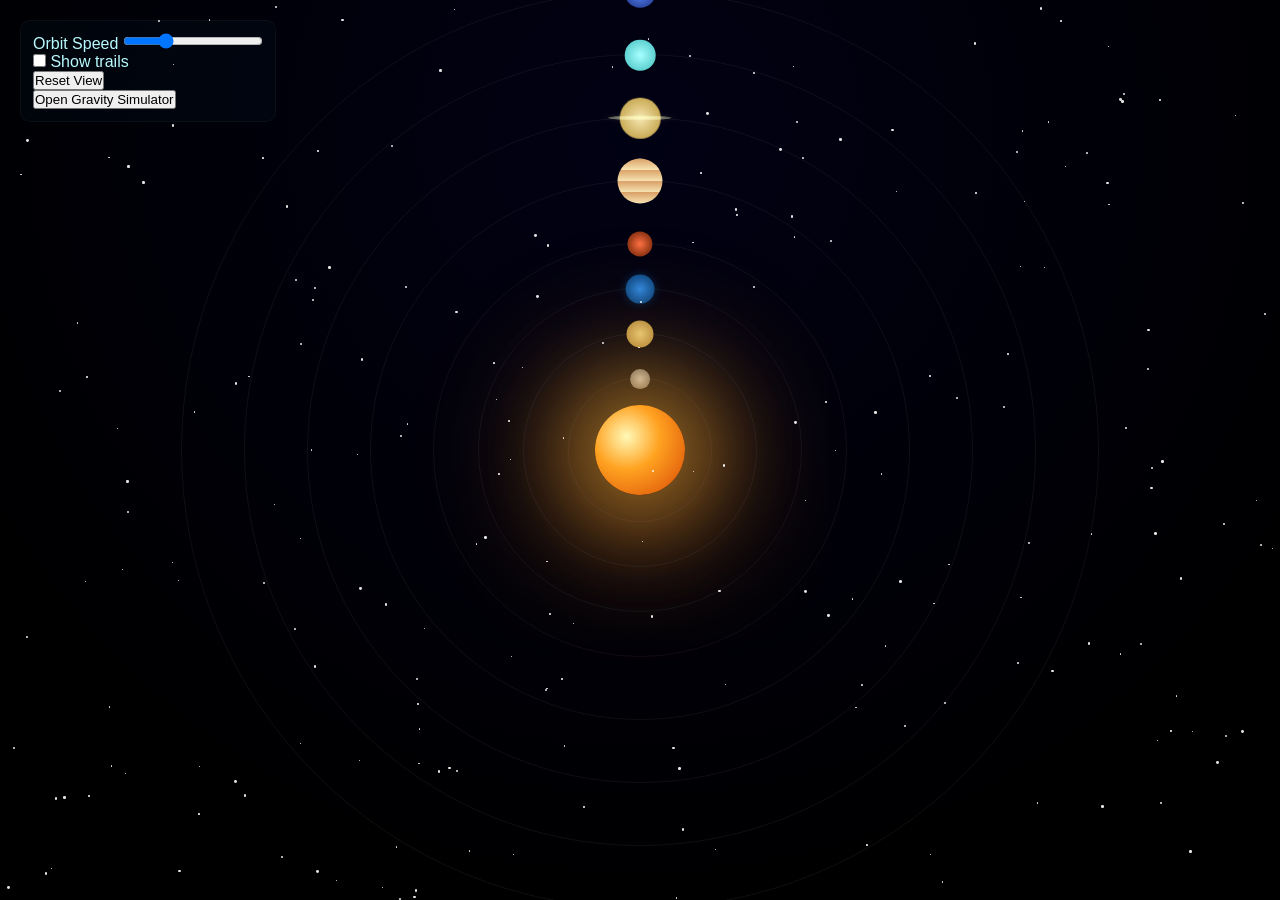
==== commit f98321d3: "Update index.html" ====
--- a/index.html
+++ b/index.html
@@ -10,7 +10,7 @@
   <div id="space" class="space">
     <div id="solarSystem" class="solar-system">
 
-      <!-- ☀️ SUN -->
+      <!-- SUN -->
       <div class="sun"
            data-name="Sun"
            data-fact="The Sun — a massive glowing sphere of plasma, 1.3 million Earths could fit inside it!"></div>
